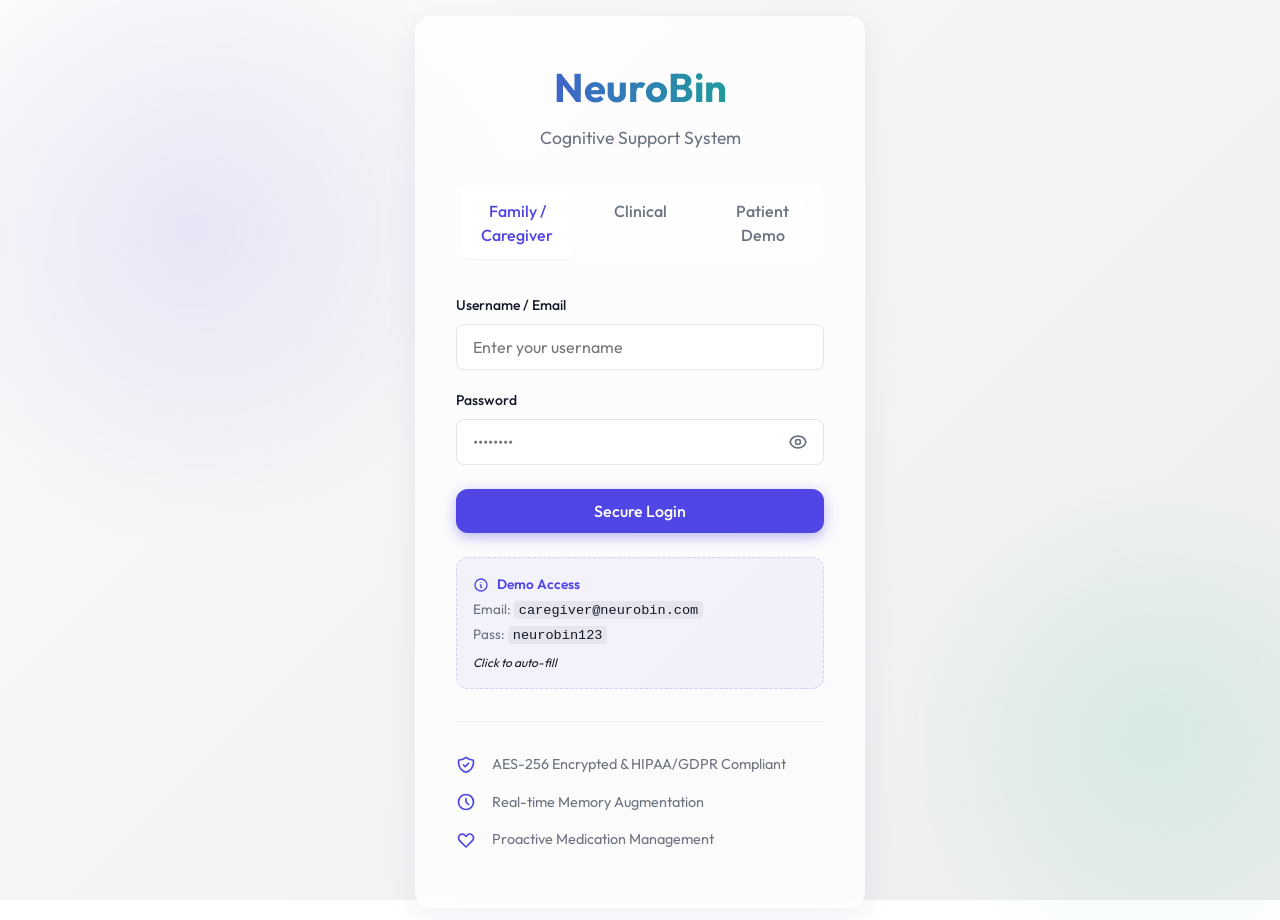
==== Frontend/index.html @ 56ef4f3c "feat:Added frontend UI pages and integrated API, docs: Added a comprehensible README" ====
<!DOCTYPE html>
<html lang="en">
<head>
    <meta charset="UTF-8">
    <meta name="viewport" content="width=device-width, initial-scale=1.0">
    <title>NeuroBin | Connect & Protect</title>
    <meta name="description" content="AI-Assisted Real-Time Multimodal Cognitive Support System for Dementia Patients Aging in Place">
    <link rel="stylesheet" href="theme.css">
    <style>
        .login-wrapper {
            display: flex;
            align-items: center;
            justify-content: center;
            min-height: 100vh;
            padding: 1rem;
        }

        .login-card {
            max-width: 450px;
            width: 100%;
            padding: 2.5rem;
        }

        .brand-header {
            text-align: center;
            margin-bottom: 2rem;
        }

        .brand-header h1 {
            font-size: 2.5rem;
            margin-bottom: 0.5rem;
        }

        .brand-header p {
            font-size: 1.1rem;
        }

        .tabs {
            display: flex;
            gap: 0.5rem;
            margin-bottom: 2rem;
            background: rgba(255,255,255,0.4);
            padding: 0.25rem;
            border-radius: var(--radius-md);
        }

        .tab {
            flex: 1;
            text-align: center;
            padding: 0.75rem;
            border-radius: var(--radius-sm);
            cursor: pointer;
            font-weight: 500;
            color: var(--text-muted);
            transition: var(--transition);
        }

        .tab.active {
            background: white;
            color: var(--primary);
            box-shadow: var(--shadow-sm);
        }

        .feature-bullets {
            margin-top: 2rem;
            padding-top: 2rem;
            border-top: 1px solid rgba(0,0,0,0.05);
        }

        .feature-item {
            display: flex;
            align-items: center;
            gap: 1rem;
            margin-bottom: 1rem;
            color: var(--text-muted);
            font-size: 0.9rem;
        }

        .feature-item svg {
            color: var(--primary);
            width: 20px;
            height: 20px;
            flex-shrink: 0;
        }

        /* Password Toggle */
        .password-container {
            position: relative;
        }

        .password-toggle {
            position: absolute;
            right: 0.75rem;
            top: 50%;
            transform: translateY(-50%);
            background: none;
            border: none;
            color: var(--text-muted);
            cursor: pointer;
            padding: 0.25rem;
            display: flex;
            align-items: center;
            justify-content: center;
            transition: var(--transition);
        }

        .password-toggle:hover {
            color: var(--primary);
        }

        /* Demo Credentials */
        .demo-creds {
            margin-top: 1.5rem;
            padding: 1rem;
            background: rgba(79, 70, 229, 0.05);
            border: 1px dashed rgba(79, 70, 229, 0.2);
            border-radius: var(--radius-md);
            font-size: 0.85rem;
            cursor: pointer;
            transition: var(--transition);
        }

        .demo-creds:hover {
            background: rgba(79, 70, 229, 0.08);
            border-color: var(--primary);
        }

        .demo-creds-title {
            font-weight: 600;
            color: var(--primary);
            margin-bottom: 0.25rem;
            display: flex;
            align-items: center;
            gap: 0.5rem;
        }

        .demo-creds-body {
            color: var(--text-muted);
            display: flex;
            flex-direction: column;
            gap: 0.15rem;
        }

        .demo-creds code {
            background: rgba(0,0,0,0.05);
            padding: 0.1rem 0.3rem;
            border-radius: 4px;
            color: var(--text-main);
        }
    </style>
</head>
<body>

<div class="login-wrapper">
    <div class="glass-panel login-card fade-in">
        <div class="brand-header">
            <h1 class="logo">NeuroBin</h1>
            <p>Cognitive Support System</p>
        </div>

        <div class="tabs">
            <div class="tab active" data-role="family">Family / Caregiver</div>
            <div class="tab" data-role="doctor">Clinical</div>
            <div class="tab" data-role="patient">Patient Demo</div>
        </div>

        <form id="loginForm">
            <div class="form-group">
                <label class="form-label" for="username">Username / Email</label>
                <input type="text" id="username" class="form-input" placeholder="Enter your username" required>
            </div>
            
            <div class="form-group mb-6">
                <label class="form-label" for="password">Password</label>
                <div class="password-container">
                    <input type="password" id="password" class="form-input" placeholder="••••••••" required>
                    <button type="button" class="password-toggle" id="passwordToggle" title="Toggle Password Visibility">
                        <svg id="eyeIcon" fill="none" viewBox="0 0 24 24" stroke="currentColor" style="width: 20px; height: 20px;">
                            <path stroke-linecap="round" stroke-linejoin="round" stroke-width="2" d="M15 12a3 3 0 11-6 0 3 3 0 016 0z" />
                            <path stroke-linecap="round" stroke-linejoin="round" stroke-width="2" d="M2.458 12C3.732 7.943 7.523 5 12 5c4.478 0 8.268 2.943 9.542 7-1.274 4.057-5.064 7-9.542 7-4.477 0-8.268-2.943-9.542-7z" />
                        </svg>
                    </button>
                </div>
            </div>

            <button type="submit" class="btn btn-primary btn-block" id="loginBtn">
                Secure Login
            </button>

            <!-- Demo Credentials Box -->
            <div class="demo-creds" id="demoCredsBox">
                <div class="demo-creds-title">
                    <svg fill="none" viewBox="0 0 24 24" stroke="currentColor" style="width: 16px; height: 16px;">
                        <path stroke-linecap="round" stroke-linejoin="round" stroke-width="2" d="M13 16h-1v-4h-1m1-4h.01M21 12a9 9 0 11-18 0 9 9 0 0118 0z" />
                    </svg>
                    Demo Access
                </div>
                <div class="demo-creds-body">
                    <div>Email: <code id="demoEmail">caregiver@neurobin.com</code></div>
                    <div>Pass: <code id="demoPass">neurobin123</code></div>
                </div>
                <div class="mt-2 text-muted" style="font-size: 0.75rem; font-style: italic;">
                    Click to auto-fill
                </div>
            </div>
        </form>

        <div class="feature-bullets">
            <div class="feature-item">
                <svg fill="none" viewBox="0 0 24 24" stroke="currentColor">
                    <path stroke-linecap="round" stroke-linejoin="round" stroke-width="2" d="M9 12l2 2 4-4m5.618-4.016A11.955 11.955 0 0112 2.944a11.955 11.955 0 01-8.618 3.04A12.02 12.02 0 003 9c0 5.591 3.824 10.29 9 11.622 5.176-1.332 9-6.03 9-11.622 0-1.042-.133-2.052-.382-3.016z" />
                </svg>
                AES-256 Encrypted & HIPAA/GDPR Compliant
            </div>
            <div class="feature-item">
                <svg fill="none" viewBox="0 0 24 24" stroke="currentColor">
                    <path stroke-linecap="round" stroke-linejoin="round" stroke-width="2" d="M12 8v4l3 3m6-3a9 9 0 11-18 0 9 9 0 0118 0z" />
                </svg>
                Real-time Memory Augmentation
            </div>
            <div class="feature-item">
                <svg fill="none" viewBox="0 0 24 24" stroke="currentColor">
                    <path stroke-linecap="round" stroke-linejoin="round" stroke-width="2" d="M4.318 6.318a4.5 4.5 0 000 6.364L12 20.364l7.682-7.682a4.5 4.5 0 00-6.364-6.364L12 7.636l-1.318-1.318a4.5 4.5 0 00-6.364 0z" />
                </svg>
                Proactive Medication Management
            </div>
        </div>
    </div>
</div>

<script src="api.js"></script>
<script src="login.js"></script>
</body>
</html>
---- Frontend/theme.css ----
/* Modern, Premium, Glassmorphic Theme */
@import url('https://fonts.googleapis.com/css2?family=Outfit:wght@300;400;500;600;700&display=swap');

:root {
  --primary: #4F46E5;
  --primary-hover: #4338CA;
  --secondary: #10B981;
  --background: #F3F4F6;
  --surface: rgba(255, 255, 255, 0.7);
  --surface-border: rgba(255, 255, 255, 0.5);
  --text-main: #111827;
  --text-muted: #6B7280;
  --danger: #EF4444;
  --warning: #F59E0B;
  --success: #10B981;
  --radius-lg: 16px;
  --radius-md: 12px;
  --radius-sm: 8px;
  --shadow-sm: 0 1px 2px 0 rgba(0, 0, 0, 0.05);
  --shadow-md: 0 4px 6px -1px rgba(0, 0, 0, 0.1), 0 2px 4px -1px rgba(0, 0, 0, 0.06);
  --shadow-glass: 0 8px 32px 0 rgba(31, 38, 135, 0.07);
  --transition: all 0.3s cubic-bezier(0.4, 0, 0.2, 1);
}

* {
  margin: 0;
  padding: 0;
  box-sizing: border-box;
}

body {
  font-family: 'Outfit', sans-serif;
  background: var(--background);
  color: var(--text-main);
  line-height: 1.5;
  min-height: 100vh;
  /* Soft abstract gradient background */
  background: linear-gradient(135deg, #fdfbfb 0%, #ebedee 100%);
  background-attachment: fixed;
}

/* Add a subtle decorative background blob */
body::before {
  content: '';
  position: fixed;
  top: -10%;
  left: -10%;
  width: 50vw;
  height: 50vw;
  background: radial-gradient(circle, rgba(79,70,229,0.1) 0%, rgba(255,255,255,0) 70%);
  z-index: -1;
  border-radius: 50%;
  animation: float 15s ease-in-out infinite alternate;
}

body::after {
  content: '';
  position: fixed;
  bottom: -10%;
  right: -10%;
  width: 40vw;
  height: 40vw;
  background: radial-gradient(circle, rgba(16,185,129,0.1) 0%, rgba(255,255,255,0) 70%);
  z-index: -1;
  border-radius: 50%;
  animation: float 20s ease-in-out infinite alternate-reverse;
}

@keyframes float {
  0% { transform: translate(0, 0) scale(1); }
  100% { transform: translate(30px, 50px) scale(1.1); }
}

/* Glassmorphism Classes */
.glass-panel {
  background: var(--surface);
  backdrop-filter: blur(16px);
  -webkit-backdrop-filter: blur(16px);
  border: 1px solid var(--surface-border);
  border-radius: var(--radius-lg);
  box-shadow: var(--shadow-glass);
}

.glass-card {
  background: rgba(255, 255, 255, 0.65);
  backdrop-filter: blur(8px);
  border: 1px solid rgba(255, 255, 255, 0.4);
  border-radius: var(--radius-md);
  padding: 1.5rem;
  box-shadow: var(--shadow-md);
  transition: var(--transition);
}

.glass-card:hover {
  transform: translateY(-2px);
  box-shadow: 0 10px 40px -10px rgba(0,0,0,0.1);
}

/* Typography */
h1, h2, h3, h4, h5, h6 {
  font-weight: 600;
  color: var(--text-main);
  margin-bottom: 0.5rem;
}

p {
  color: var(--text-muted);
  margin-bottom: 1rem;
}

/* Layout Details */
.container {
  max-width: 1200px;
  margin: 0 auto;
  padding: 2rem;
}

.grid {
  display: grid;
  gap: 1.5rem;
}

/* Forms */
.form-group {
  margin-bottom: 1.25rem;
}

.form-label {
  display: block;
  font-size: 0.875rem;
  font-weight: 500;
  margin-bottom: 0.5rem;
  color: var(--text-main);
}

.form-input, .form-select, .form-textarea {
  width: 100%;
  padding: 0.75rem 1rem;
  border: 1px solid rgba(0, 0, 0, 0.1);
  border-radius: var(--radius-sm);
  background: rgba(255, 255, 255, 0.8);
  font-family: inherit;
  font-size: 1rem;
  transition: var(--transition);
  color: var(--text-main);
}

.form-input:focus, .form-select:focus, .form-textarea:focus {
  outline: none;
  border-color: var(--primary);
  box-shadow: 0 0 0 3px rgba(79, 70, 229, 0.2);
  background: #FFF;
}

/* Buttons */
.btn {
  display: inline-flex;
  align-items: center;
  justify-content: center;
  padding: 0.75rem 1.5rem;
  font-size: 1rem;
  font-weight: 500;
  border-radius: var(--radius-md);
  border: none;
  cursor: pointer;
  transition: var(--transition);
  font-family: inherit;
  gap: 0.5rem;
}

.btn-primary {
  background: var(--primary);
  color: white;
  box-shadow: 0 4px 14px 0 rgba(79, 70, 229, 0.39);
}

.btn-primary:hover {
  background: var(--primary-hover);
  transform: translateY(-1px);
  box-shadow: 0 6px 20px rgba(79, 70, 229, 0.4);
}

.btn-secondary {
  background: rgba(255, 255, 255, 0.9);
  color: var(--text-main);
  border: 1px solid rgba(0, 0, 0, 0.05);
}

.btn-secondary:hover {
  background: #FFF;
  transform: translateY(-1px);
  box-shadow: var(--shadow-md);
}

.btn-danger {
  background: var(--danger);
  color: white;
  box-shadow: 0 4px 14px 0 rgba(239, 68, 68, 0.39);
}

.btn-danger:hover {
  background: #DC2626;
  transform: translateY(-1px);
}

.btn-block {
  width: 100%;
}

/* Nav */
.navbar {
  display: flex;
  justify-content: space-between;
  align-items: center;
  padding: 1rem 2rem;
  margin-bottom: 2rem;
  position: sticky;
  top: 1rem;
  z-index: 100;
  width: calc(100% - 2rem);
  margin-left: 1rem;
}

.nav-links {
  display: flex;
  gap: 1.5rem;
  align-items: center;
}

.nav-link {
  color: var(--text-muted);
  text-decoration: none;
  font-weight: 500;
  transition: var(--transition);
}

.nav-link:hover, .nav-link.active {
  color: var(--primary);
}

.logo {
  font-size: 1.5rem;
  font-weight: 700;
  background: linear-gradient(to right, var(--primary), var(--secondary));
  background-clip: text;
  -webkit-background-clip: text;
  -webkit-text-fill-color: transparent;
  text-decoration: none;
}

/* Badges */
.badge {
  display: inline-block;
  padding: 0.25rem 0.75rem;
  border-radius: 9999px;
  font-size: 0.75rem;
  font-weight: 600;
  text-transform: uppercase;
  letter-spacing: 0.05em;
}

.badge-success { background: rgba(16, 185, 129, 0.1); color: var(--success); }
.badge-warning { background: rgba(245, 158, 11, 0.1); color: var(--warning); }
.badge-danger { background: rgba(239, 68, 68, 0.1); color: var(--danger); }
.badge-primary { background: rgba(79, 70, 229, 0.1); color: var(--primary); }

/* Utility */
.text-center { text-align: center; }
.mt-1 { margin-top: 0.25rem; }
.mt-2 { margin-top: 0.5rem; }
.mt-4 { margin-top: 1rem; }
.mt-6 { margin-top: 1.5rem; }
.mt-8 { margin-top: 2rem; }
.mb-2 { margin-bottom: 0.5rem; }
.mb-4 { margin-bottom: 1rem; }
.mb-6 { margin-bottom: 1.5rem; }

.flex { display: flex; }
.justify-between { justify-content: space-between; }
.align-center { align-items: center; }
.gap-2 { gap: 0.5rem; }
.gap-4 { gap: 1rem; }

/* Modal */
.modal-overlay {
  position: fixed;
  top: 0; left: 0; right: 0; bottom: 0;
  background: rgba(0, 0, 0, 0.3);
  backdrop-filter: blur(4px);
  display: flex;
  align-items: center;
  justify-content: center;
  opacity: 0;
  pointer-events: none;
  transition: var(--transition);
  z-index: 1000;
}

.modal-overlay.active {
  opacity: 1;
  pointer-events: auto;
}

.modal-content {
  width: 100%;
  max-width: 500px;
  transform: scale(0.95) translateY(20px);
  transition: var(--transition);
  max-height: 90vh;
  overflow-y: auto;
}

.modal-overlay.active .modal-content {
  transform: scale(1) translateY(0);
}

.modal-header {
  display: flex;
  justify-content: space-between;
  align-items: center;
  margin-bottom: 1.5rem;
}

.modal-close {
  background: none;
  border: none;
  font-size: 1.5rem;
  color: var(--text-muted);
  cursor: pointer;
  transition: var(--transition);
}

.modal-close:hover {
  color: var(--danger);
  transform: rotate(90deg);
}

/* Alerts / Notifications */
#notifications {
  position: fixed;
  bottom: 2rem;
  right: 2rem;
  display: flex;
  flex-direction: column;
  gap: 1rem;
  z-index: 2000;
}

.toast {
  padding: 1rem 1.5rem;
  border-radius: var(--radius-md);
  background: white;
  box-shadow: var(--shadow-md);
  border-left: 4px solid var(--primary);
  animation: slideIn 0.3s cubic-bezier(0.4, 0, 0.2, 1);
  display: flex;
  align-items: center;
  gap: 1rem;
}

.toast.error { border-color: var(--danger); }
.toast.success { border-color: var(--success); }

@keyframes slideIn {
  from { transform: translateX(100%); opacity: 0; }
  to { transform: translateX(0); opacity: 1; }
}

@keyframes fadeOut {
  from { opacity: 1; transform: scale(1); }
  to { opacity: 0; transform: scale(0.9); }
}

/* Animations */
.fade-in { animation: fadeIn 0.5s ease-out forwards; }
@keyframes fadeIn {
  from { opacity: 0; transform: translateY(10px); }
  to { opacity: 1; transform: translateY(0); }
}
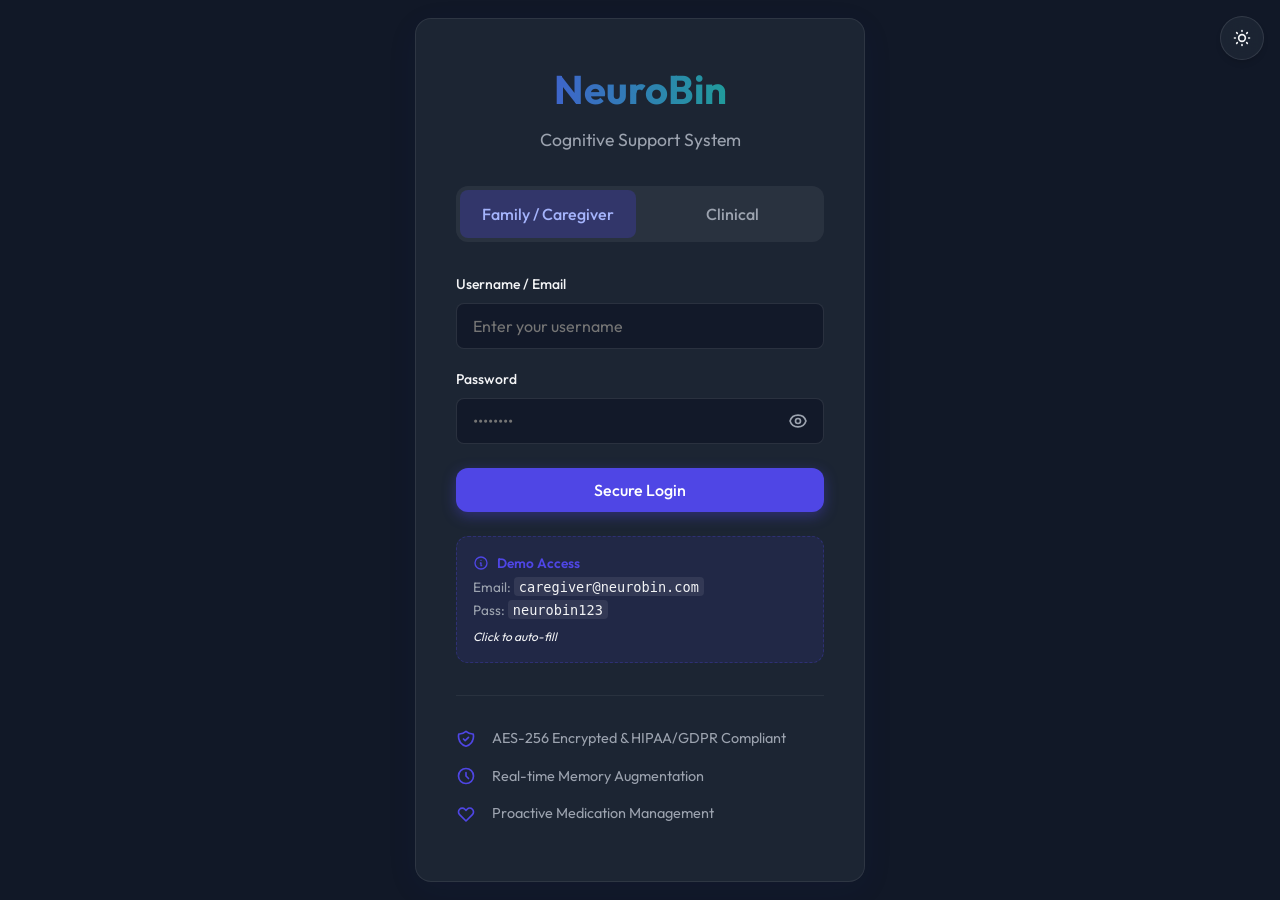
==== commit 8de228e6: "feat: improved the UI/UX with major changes, added face recognition and emotion recognition" ====
--- a/Frontend/index.html
+++ b/Frontend/index.html
@@ -151,6 +151,13 @@
 </head>
 <body>
 
+<!-- Theme Toggle Button -->
+<button id="themeToggleBtn" style="position: absolute; top: 1rem; right: 1rem; background: var(--surface); border: 1px solid var(--surface-border); border-radius: 50%; width: 40px; height: 40px; display: flex; align-items: center; justify-content: center; cursor: pointer; color: var(--text-main); backdrop-filter: blur(8px); z-index: 1000; box-shadow: var(--shadow-sm);">
+    <svg id="themeIcon" fill="none" viewBox="0 0 24 24" stroke="currentColor" style="width: 20px; height: 20px;">
+        <!-- Icon set in JS -->
+    </svg>
+</button>
+
 <div class="login-wrapper">
     <div class="glass-panel login-card fade-in">
         <div class="brand-header">
@@ -161,7 +168,7 @@
         <div class="tabs">
             <div class="tab active" data-role="family">Family / Caregiver</div>
             <div class="tab" data-role="doctor">Clinical</div>
-            <div class="tab" data-role="patient">Patient Demo</div>
+            <!-- <div class="tab" data-role="patient">Patient Demo</div> temporarily disabled -->
         </div>
 
         <form id="loginForm">
@@ -205,6 +212,16 @@
             </div>
         </form>
 
+        <!-- Admin Portal temporarily disabled -->
+        <!-- <div class="mt-8 pt-4 border-t text-center" style="border-color: rgba(0,0,0,0.05);">
+            <a href="admin_login.html" class="text-muted" style="text-decoration: none; font-size: 0.85rem; display: inline-flex; align-items: center; gap: 0.5rem; transition: var(--transition);">
+                <svg fill="none" viewBox="0 0 24 24" stroke="currentColor" style="width: 16px; height: 16px;">
+                    <path stroke-linecap="round" stroke-linejoin="round" stroke-width="2" d="M12 15v2m-6 4h12a2 2 0 002-2v-6a2 2 0 00-2-2H6a2 2 0 00-2 2v6a2 2 0 00-2 2zm10-10V7a4 4 0 00-8 0v4h8z" />
+                </svg>
+                Administration Portal
+            </a>
+        </div> -->
+
         <div class="feature-bullets">
             <div class="feature-item">
                 <svg fill="none" viewBox="0 0 24 24" stroke="currentColor">
@@ -228,6 +245,7 @@
     </div>
 </div>
 
+<script src="theme.js"></script>
 <script src="api.js"></script>
 <script src="login.js"></script>
 </body>
--- a/Frontend/theme.css
+++ b/Frontend/theme.css
@@ -22,6 +22,14 @@
   --transition: all 0.3s cubic-bezier(0.4, 0, 0.2, 1);
 }
 
+body.dark-theme {
+  --background: #111827;
+  --surface: rgba(31, 41, 55, 0.75);
+  --surface-border: rgba(255, 255, 255, 0.1);
+  --text-main: #F3F4F6;
+  --text-muted: #9CA3AF;
+}
+
 * {
   margin: 0;
   padding: 0;
@@ -34,6 +42,10 @@
   color: var(--text-main);
   line-height: 1.5;
   min-height: 100vh;
+  transition: background-color 0.4s ease, color 0.4s ease;
+}
+
+body:not(.dark-theme) {
   /* Soft abstract gradient background */
   background: linear-gradient(135deg, #fdfbfb 0%, #ebedee 100%);
   background-attachment: fixed;
@@ -91,9 +103,18 @@
   transition: var(--transition);
 }
 
+body.dark-theme .glass-card {
+  background: rgba(31, 41, 55, 0.65);
+  border: 1px solid rgba(255, 255, 255, 0.1);
+}
+
 .glass-card:hover {
   transform: translateY(-2px);
   box-shadow: 0 10px 40px -10px rgba(0,0,0,0.1);
+}
+
+body.dark-theme .glass-card:hover {
+  box-shadow: 0 10px 40px -10px rgba(0,0,0,0.4);
 }
 
 /* Typography */
@@ -145,11 +166,20 @@
   color: var(--text-main);
 }
 
+body.dark-theme .form-input, body.dark-theme .form-select, body.dark-theme .form-textarea {
+  background: rgba(17, 24, 39, 0.8);
+  border-color: rgba(255, 255, 255, 0.1);
+}
+
 .form-input:focus, .form-select:focus, .form-textarea:focus {
   outline: none;
   border-color: var(--primary);
   box-shadow: 0 0 0 3px rgba(79, 70, 229, 0.2);
   background: #FFF;
+}
+
+body.dark-theme .form-input:focus, body.dark-theme .form-select:focus, body.dark-theme .form-textarea:focus {
+  background: rgba(17, 24, 39, 1);
 }
 
 /* Buttons */
@@ -186,10 +216,19 @@
   border: 1px solid rgba(0, 0, 0, 0.05);
 }
 
+body.dark-theme .btn-secondary {
+  background: rgba(31, 41, 55, 0.9);
+  border: 1px solid rgba(255, 255, 255, 0.1);
+}
+
 .btn-secondary:hover {
   background: #FFF;
   transform: translateY(-1px);
   box-shadow: var(--shadow-md);
+}
+
+body.dark-theme .btn-secondary:hover {
+  background: rgba(55, 65, 81, 1);
 }
 
 .btn-danger {
@@ -377,3 +416,291 @@
   from { opacity: 0; transform: translateY(10px); }
   to { opacity: 1; transform: translateY(0); }
 }
+
+/* ============================================================
+   DARK THEME — Comprehensive Overrides (use !important to beat
+   page-level <style> blocks that hardcode light colors)
+   ============================================================ */
+
+/* Dark theme also on html for early paint */
+html.dark-theme {
+  background: #111827 !important;
+}
+
+body.dark-theme {
+  background: #111827 !important;
+  color: #F3F4F6 !important;
+}
+
+/* Kill the light-mode gradient explicitly */
+body.dark-theme {
+  background-image: none !important;
+}
+
+/* Dark background blobs */
+body.dark-theme::before {
+  background: radial-gradient(circle, rgba(79,70,229,0.15) 0%, rgba(0,0,0,0) 70%) !important;
+}
+body.dark-theme::after {
+  background: radial-gradient(circle, rgba(16,185,129,0.1) 0%, rgba(0,0,0,0) 70%) !important;
+}
+
+/* Glass panel (login card, etc.) */
+body.dark-theme .glass-panel {
+  background: rgba(31, 41, 55, 0.85) !important;
+  border-color: rgba(255, 255, 255, 0.08) !important;
+}
+
+/* Glass card */
+body.dark-theme .glass-card {
+  background: rgba(31, 41, 55, 0.7) !important;
+  border-color: rgba(255, 255, 255, 0.1) !important;
+}
+
+/* Sidebar — force dark + independent scrolling */
+body.dark-theme .sidebar,
+body.dark-theme .admin-sidebar {
+  background: rgba(17, 24, 39, 0.97) !important;
+  border-right-color: rgba(255, 255, 255, 0.06) !important;
+}
+
+body.dark-theme .menu-item {
+  color: #9CA3AF !important;
+}
+body.dark-theme .menu-item:hover,
+body.dark-theme .menu-item.active {
+  background: rgba(79, 70, 229, 0.2) !important;
+  color: #A5B4FC !important;
+}
+
+/* Header / welcome bar area */
+body.dark-theme .header h1 {
+  color: #F3F4F6 !important;
+}
+
+/* Tables */
+body.dark-theme th {
+  color: #9CA3AF !important;
+  border-bottom-color: rgba(255, 255, 255, 0.06) !important;
+}
+body.dark-theme td {
+  color: #F3F4F6 !important;
+  border-bottom-color: rgba(255, 255, 255, 0.06) !important;
+}
+
+/* Form inputs */
+body.dark-theme .form-input,
+body.dark-theme .form-select,
+body.dark-theme .form-textarea {
+  background: rgba(17, 24, 39, 0.8) !important;
+  border-color: rgba(255, 255, 255, 0.1) !important;
+  color: #F3F4F6 !important;
+}
+body.dark-theme .form-select option {
+  background: #111827 !important;
+  color: #F3F4F6 !important;
+}
+body.dark-theme .form-input:focus,
+body.dark-theme .form-select:focus,
+body.dark-theme .form-textarea:focus {
+  background: rgba(17, 24, 39, 1) !important;
+}
+
+/* Button secondary */
+body.dark-theme .btn-secondary {
+  background: rgba(31, 41, 55, 0.9) !important;
+  border-color: rgba(255, 255, 255, 0.1) !important;
+  color: #F3F4F6 !important;
+}
+body.dark-theme .btn-secondary:hover {
+  background: rgba(55, 65, 81, 1) !important;
+}
+
+/* Toast notifications */
+body.dark-theme .toast {
+  background: #1F2937 !important;
+  color: #F3F4F6 !important;
+  box-shadow: 0 4px 12px rgba(0,0,0,0.4) !important;
+}
+
+/* Modal overlay */
+body.dark-theme .modal-overlay {
+  background: rgba(0, 0, 0, 0.6) !important;
+}
+body.dark-theme .modal-content {
+  background: #1F2937 !important;
+}
+
+/* Login page tabs */
+body.dark-theme .tabs {
+  background: rgba(255, 255, 255, 0.06) !important;
+}
+body.dark-theme .tab {
+  color: #9CA3AF !important;
+}
+body.dark-theme .tab.active {
+  background: rgba(79, 70, 229, 0.25) !important;
+  color: #A5B4FC !important;
+  box-shadow: none !important;
+}
+
+/* Demo credentials box */
+body.dark-theme .demo-creds {
+  background: rgba(79, 70, 229, 0.1) !important;
+  border-color: rgba(79, 70, 229, 0.3) !important;
+}
+body.dark-theme .demo-creds:hover {
+  background: rgba(79, 70, 229, 0.15) !important;
+}
+body.dark-theme .demo-creds code {
+  background: rgba(255, 255, 255, 0.08) !important;
+  color: #F3F4F6 !important;
+}
+
+/* Feature bullets on login */
+body.dark-theme .feature-item {
+  color: #9CA3AF !important;
+}
+body.dark-theme .feature-bullets {
+  border-top-color: rgba(255, 255, 255, 0.06) !important;
+}
+
+/* Stat cards */
+body.dark-theme .stat-card {
+  background: rgba(31, 41, 55, 0.65) !important;
+}
+body.dark-theme .stat-info h3 {
+  color: #9CA3AF !important;
+}
+
+/* General labels, paragraphs */
+body.dark-theme p {
+  color: #9CA3AF !important;
+}
+body.dark-theme h1, body.dark-theme h2,
+body.dark-theme h3, body.dark-theme h4 {
+  color: #F3F4F6 !important;
+}
+
+/* Admin user rows */
+body.dark-theme .user-row {
+  border-bottom-color: rgba(255, 255, 255, 0.06) !important;
+}
+
+/* Avatar text stays white */
+body.dark-theme .avatar {
+  color: white !important;
+}
+
+/* Password toggle */
+body.dark-theme .password-toggle {
+  color: #9CA3AF !important;
+}
+body.dark-theme .password-toggle:hover {
+  color: var(--primary) !important;
+}
+
+/* Catch-all for inline border dividers */
+body.dark-theme [style*="border-color: rgba(0,0,0,0.05)"] {
+  border-color: rgba(255, 255, 255, 0.06) !important;
+}
+
+/* ============================================================
+   SIDEBAR SCROLL FIX — Independent scrolling
+   ============================================================ */
+body {
+  /* Prevent root level scroll if layout takes 100vh */
+  overflow: hidden;
+}
+
+.sidebar, .admin-sidebar {
+  overflow-y: auto;
+  overflow-x: hidden;
+  height: 100vh;
+}
+
+/* Prevent main content from scrolling when hovering over sidebar */
+.layout {
+  display: flex;
+  height: 100vh;
+  overflow: hidden;
+}
+.main-content {
+  flex: 1;
+  overflow-y: auto;
+  height: 100vh;
+}
+
+/* For pages like login that don't have .layout */
+body:has(.login-wrapper) {
+  overflow-y: auto;
+}
+
+/* ============================================================
+   CUSTOM SCROLLBARS — Premium thin scrollbar styling
+   ============================================================ */
+
+/* Firefox */
+* {
+  scrollbar-width: thin;
+  scrollbar-color: rgba(156, 163, 175, 0.2) transparent;
+}
+body.dark-theme * {
+  scrollbar-color: rgba(75, 85, 99, 0.3) transparent;
+}
+
+/* Webkit (Chrome, Safari, Edge) */
+::-webkit-scrollbar {
+  width: 6px;
+  height: 6px;
+}
+
+::-webkit-scrollbar-track {
+  background: transparent;
+}
+
+::-webkit-scrollbar-thumb {
+  background: rgba(156, 163, 175, 0.2);
+  border-radius: 10px;
+  border: 2px solid transparent;
+  background-clip: content-box;
+}
+
+/* Hover effect to reveal scrollbar */
+*:hover::-webkit-scrollbar-thumb {
+  background-color: rgba(156, 163, 175, 0.5);
+}
+
+/* Dark mode scrollbar */
+body.dark-theme ::-webkit-scrollbar-thumb {
+  background-color: rgba(156, 163, 175, 0.15);
+}
+body.dark-theme *:hover::-webkit-scrollbar-thumb {
+  background-color: rgba(156, 163, 175, 0.4);
+}
+
+/* Sidebar scrollbar — completely hidden until hover */
+.sidebar::-webkit-scrollbar,
+.admin-sidebar::-webkit-scrollbar {
+  width: 4px;
+}
+.sidebar::-webkit-scrollbar-thumb,
+.admin-sidebar::-webkit-scrollbar-thumb {
+  background-color: transparent;
+}
+.sidebar:hover::-webkit-scrollbar-thumb,
+.admin-sidebar:hover::-webkit-scrollbar-thumb {
+  background-color: rgba(156, 163, 175, 0.5);
+}
+body.dark-theme .sidebar:hover::-webkit-scrollbar-thumb,
+body.dark-theme .admin-sidebar:hover::-webkit-scrollbar-thumb {
+  background-color: rgba(156, 163, 175, 0.4);
+}
+
+/* Login page — hide scrollbar unless needed */
+.login-wrapper {
+  scrollbar-width: none;
+}
+.login-wrapper::-webkit-scrollbar {
+  display: none;
+}
